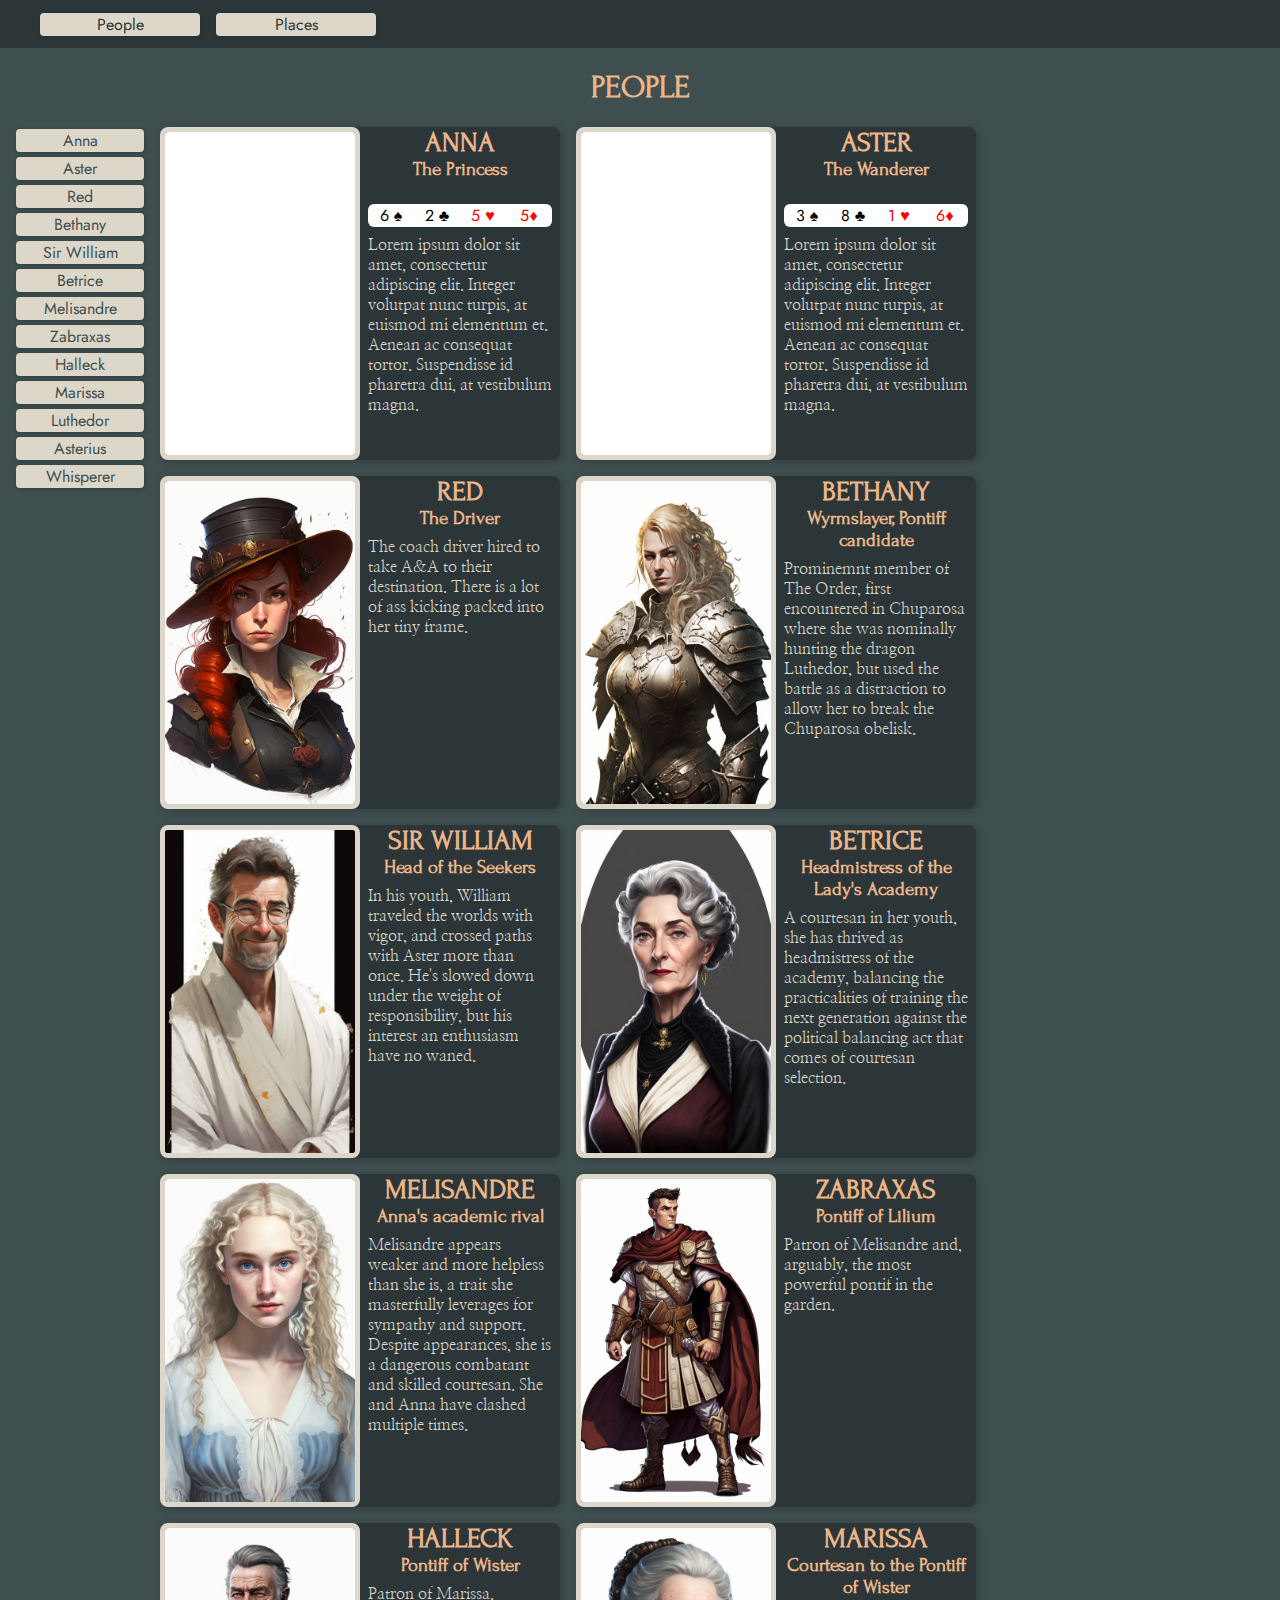
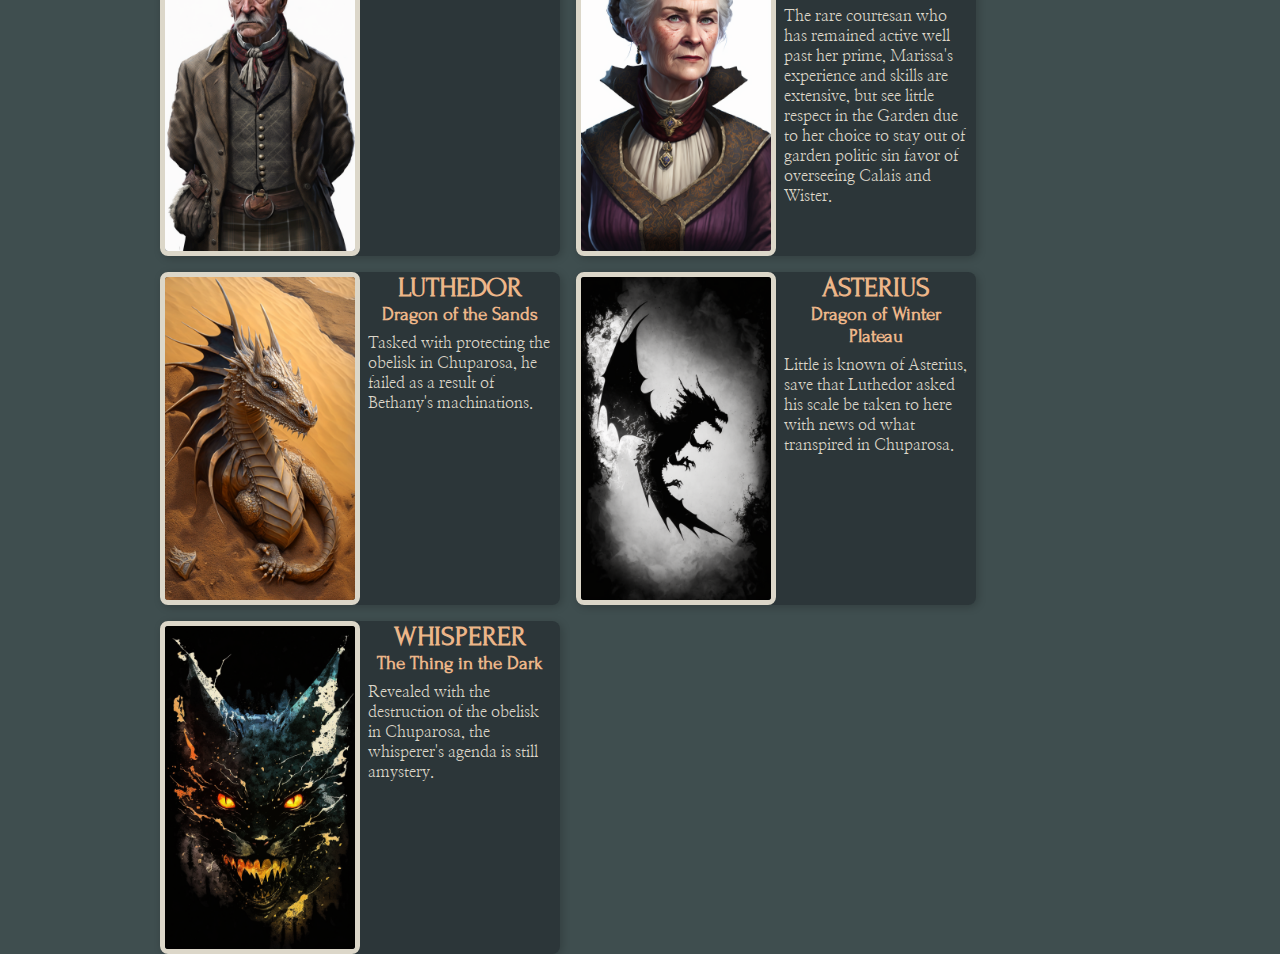
==== people.html @ bbb46404 "Setting it up" ====
<!DOCTYPE html>
<html lang="en">
  <head>
    <meta charset="UTF-8" />
    <meta http-equiv="X-UA-Compatible" content="IE=edge" />
    <meta name="viewport" content="width=device-width, initial-scale=1.0" />
    <link rel="preconnect" href="https://fonts.googleapis.com" />
    <link rel="preconnect" href="https://fonts.gstatic.com" crossorigin />
    <link
      href="https://fonts.googleapis.com/css2?family=Forum&family=Jost:wght@300&family=Nanum+Myeongjo:wght@400;700&family=Overlock+SC&family=Rye&display=swap"
      rel="stylesheet"
    />

    <link href="styles.css" rel="stylesheet" />
    <link href="people.css" rel="stylesheet" />

    <title>A Game starter</title>
  </head>
  <body>
    <header>
      <ul>
        <li><a href="people.html">People</a></li>
        <li><a href="places.html">Places</a></li>
      </ul>
    </header>
    <h1>People</h1>
    <main>
      <nav id="sidenav"></nav>

      <content>
        <ul id="cardcontainer"></ul>
      </content>
    </main>
    <footer></footer>
  </body>
  <script src="people.js" type="module" id="callcards"></script>
</html>
---- styles.css ----
html {
  --color-main-dark: rgb(44, 54, 57);
  --color-main-mid: rgb(63, 78, 79);
  --color-accent: rgb(237, 182, 137);
  --color-text-light: rgb(220, 215, 201);

  --font-body: "Nanum Myeongjo", serif;
  --font-header: "Forum", cursive;
  --font-label: "Jost", sans-serif;

  background-color: var(--color-main-mid);
  font-family: var(--font-body);
  color: var(--color-text-light);
}

body {
  margin: 0;
}

main {
  display: grid;
  grid-template-columns: 10rem auto;
}

header {
  height: 3rem;
  background-color: var(--color-main-dark);
  margin: 0;
  padding: 0;
  display: flex;
}

nav {
  display: flex;
  flex-direction: column;
}

h1,
h2,
h3 {
  font-family: var(--font-header);
  /* color: rgb(162, 123, 92); */
  color: var(--color-accent);
}

h1,
h2 {
  text-align: center;
  text-transform: uppercase;
}

header ul {
  display: flex;
  text-decoration: none;
  /* flex-basis: 1; */
  gap: 1rem;
  margin: 0;
  align-items: center;
  list-style: none;
}

header li {
  background-color: var(--color-text-light);
  border-radius: 4px;
  box-shadow: 1px 1px 4px rgba(0, 0, 0, 0.2);
  width: 80%;
  margin: 0.25ch auto;
  text-align: center;
  text-decoration: none;
  color: var(--color-main-mid);
  font-family: var(--font-label);
  width: 10rem;
}

header a {
  text-decoration: none;
  color: var(--color-main-dark);
}
header li:hover {
  background-color: var(--color-accent);
  color: var(--color-text-light);
}

nav a {
  background-color: var(--color-text-light);
  border-radius: 4px;
  box-shadow: 1px 1px 4px rgba(0, 0, 0, 0.2);
  width: 80%;
  margin: 0.25ch auto;
  text-align: center;
  text-decoration: none;
  color: var(--color-main-mid);
  font-family: var(--font-label);
}

nav a:hover {
  background-color: var(--color-main-dark);
  color: var(--color-text-light);
}

content ul {
  display: flex;
  flex-wrap: wrap;
  align-items: left;
  gap: 1rem;
  margin: 0;
  padding: 0;
  text-decoration: none;
}

content li {
  /* gap: 1rem; */
  margin: 0 0;
  border-radius: 8px;
  transition: ease-in-out 0.5s 0.25s;
  transform-origin: 0 0;
  background-color: var(--color-main-dark);
  box-shadow: 2px 2px 8px rgba(0, 0, 0, 0.2);
}

/* content li:target {
  transform: scale(1.2);
} */
content h2 {
  margin: 0;
  text-align: center;
  font-size: 1.75rem;
  /* padding-bottom: 0.5rem; */
}

content h3 {
  text-align: center;
  font-size: 1 rem;
  margin: 0;
  padding-bottom: 0.5rem;
  text-transform: allcaps;
}
content p {
  margin-top: 0;
  padding-top: 0;
}

/* .smallcard {
  display: grid;
  grid-template-columns: auto auto;
  background-color: white;
  border-radius: 6px;
  transform: rotate(9deg);
  width: 4rem;
  justify-content: center;
  gap: 0.5rem;
  float: right;
} */

.smallcard {
  display: grid;
  grid-template-columns: repeat(4, 1fr);
  background-color: white;
  border-radius: 6px;
  justify-content: space-around;
  margin-bottom: 0.5rem;
  /* padding: 0 0.5rem; */
}

.redcard {
  font-family: var(--font-label);
  color: red;
  padding: 0;
  margin: 0;
  text-align: center;
}

.blackcard {
  font-family: var(--font-label);
  color: black;
  padding: 0;
  margin: 0;
  text-align: center;
}

@media (max-width: 48rem) {
  nav {
    display: none;
  }

  content {
    margin: 2rem;
  }

  main {
    display: grid;
    grid-template-columns: auto;
  }
}
---- people.css ----
content li {
  display: grid;
  grid-template-columns: 200px 200px;
  width: 400px;
}
content img {
  width: 100%;
  object-fit: cover;
  border: 5px solid var(--color-text-light);
  border-radius: 8px;
  transition: ease 0.25s;
  transform-origin: 0 0;
  box-sizing: border-box;
}
content img:hover {
  transform: scale(2);
  z-index: 10;
}

.cardinfo {
  padding: 0 0.5rem;
}
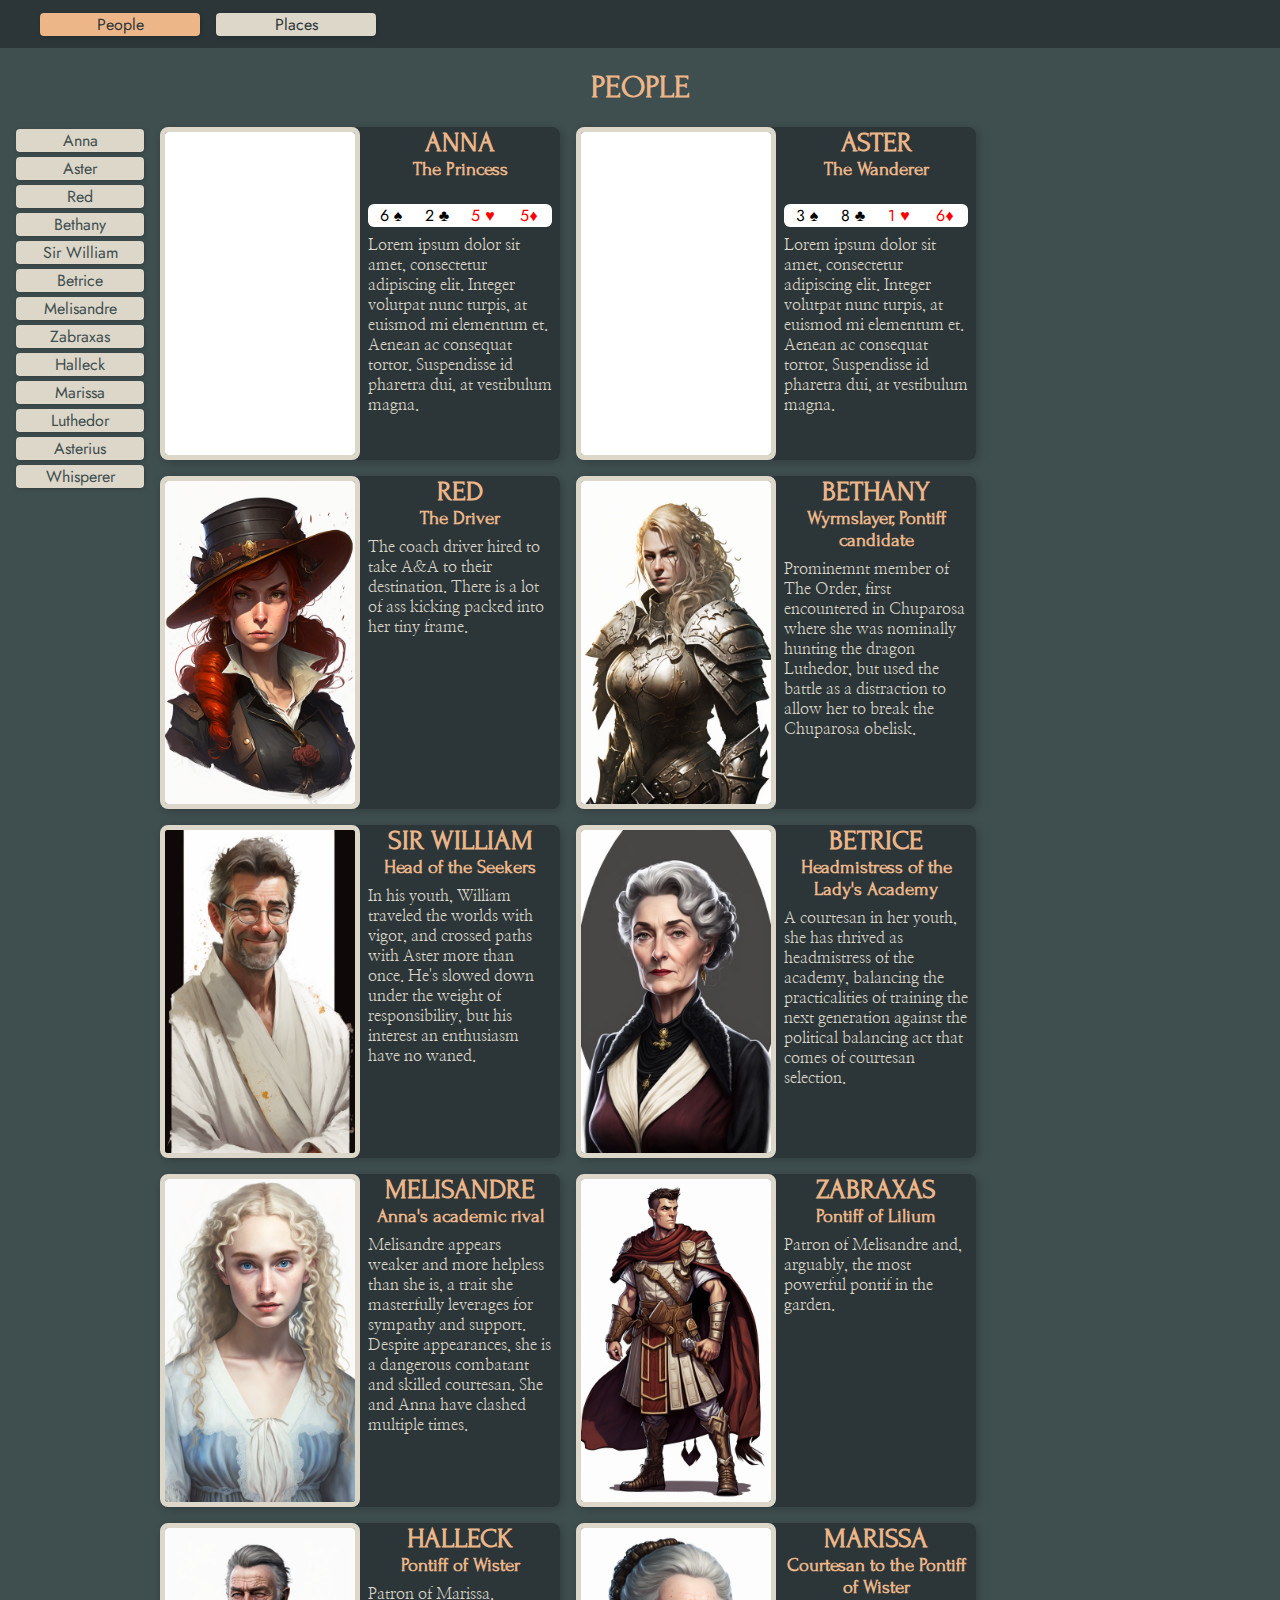
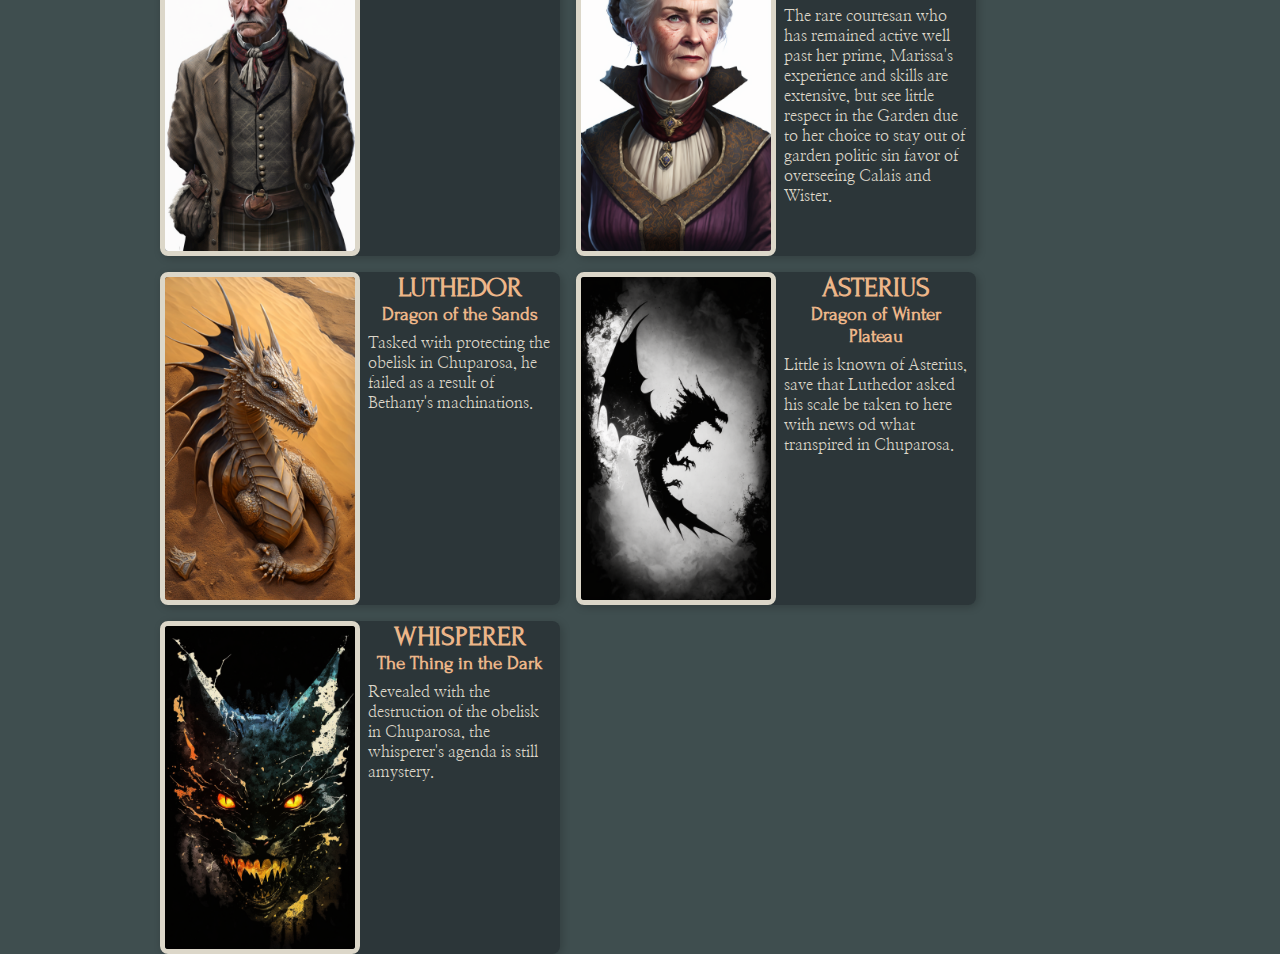
==== commit cc5574a7: "small nav fix" ====
--- a/people.html
+++ b/people.html
@@ -19,7 +19,7 @@
   <body>
     <header>
       <ul>
-        <li><a href="people.html">People</a></li>
+        <li class="active"><a href="people.html">People</a></li>
         <li><a href="places.html">Places</a></li>
       </ul>
     </header>
--- a/styles.css
+++ b/styles.css
@@ -77,6 +77,11 @@
   color: var(--color-main-dark);
 }
 header li:hover {
+  background-color: var(--color-accent);
+  color: var(--color-text-light);
+}
+
+.active {
   background-color: var(--color-accent);
   color: var(--color-text-light);
 }
